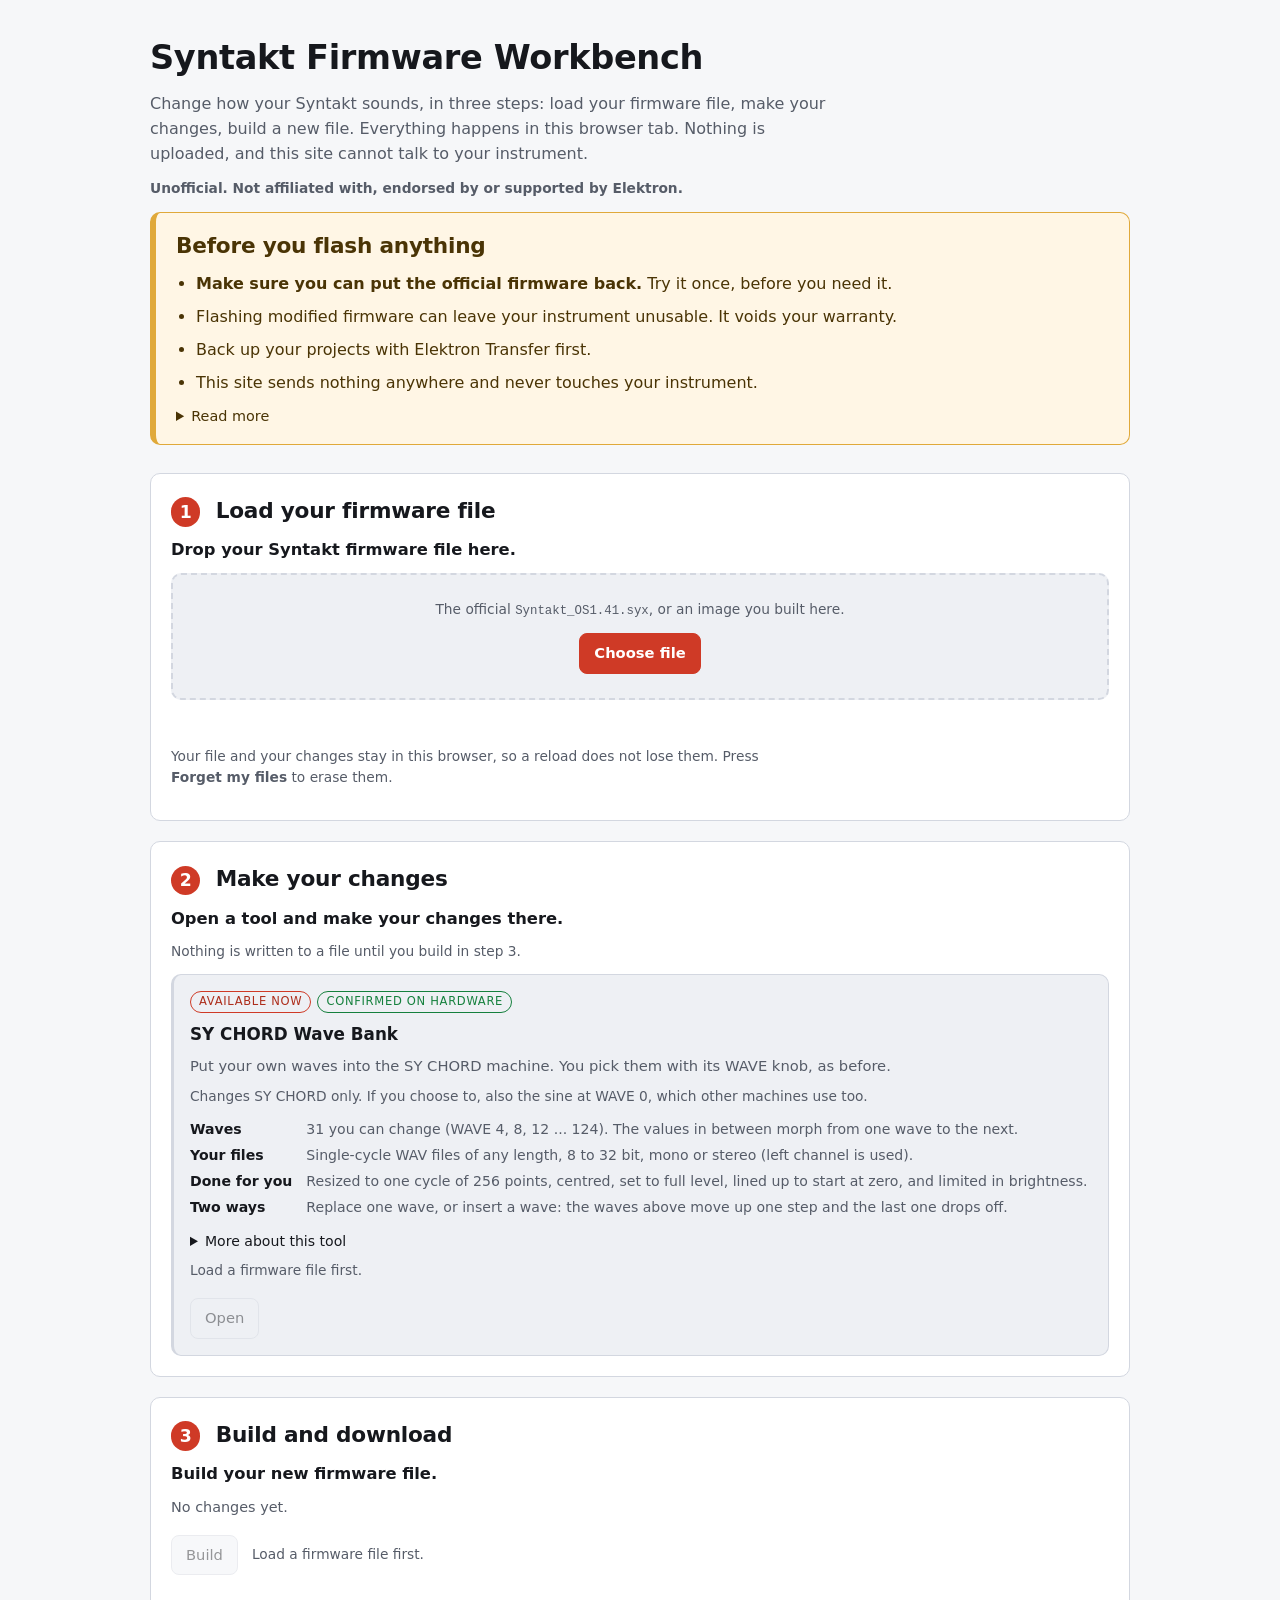
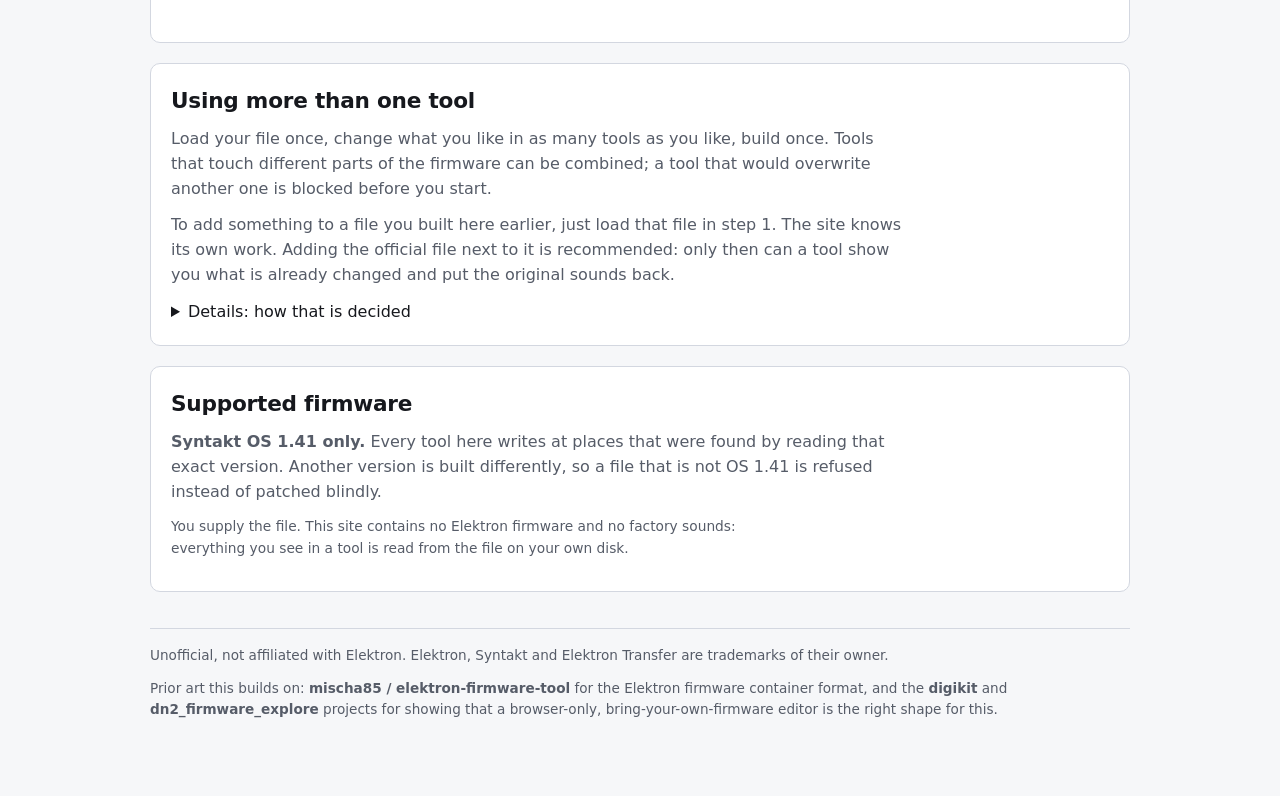
==== web/index.html @ 5e5ab64d "Syntakt Firmware Workbench: browser tool for SY CHORD waves on OS 1.41 A static, client-side site th" ====
<!DOCTYPE html>
<html lang="en">
<head>
<meta charset="utf-8">
<meta name="viewport" content="width=device-width, initial-scale=1">
<title>Syntakt Firmware Workbench</title>
<meta name="description" content="Open, unofficial tools that build modified Elektron Syntakt OS images in your browser, from your own firmware file. Load one file, queue changes, build once.">
<link rel="stylesheet" href="css/style.css">
</head>
<body>

<header class="page-head">
  <h1>Syntakt Firmware Workbench</h1>
  <p class="lede">
    Change how your Syntakt sounds, in three steps: load your firmware file, make your changes, build
    a new file. Everything happens in this browser tab. Nothing is uploaded, and this site cannot talk
    to your instrument.
  </p>
  <p class="lede small"><strong>Unofficial. Not affiliated with, endorsed by or supported by Elektron.</strong></p>
</header>

<section class="safety" aria-labelledby="safety-head">
  <h2 id="safety-head">Before you flash anything</h2>
  <ul>
    <li><strong>Make sure you can put the official firmware back.</strong> Try it once, before you need it.</li>
    <li>Flashing modified firmware can leave your instrument unusable. It voids your warranty.</li>
    <li>Back up your projects with Elektron Transfer first.</li>
    <li>This site sends nothing anywhere and never touches your instrument.</li>
  </ul>
  <details>
    <summary>Read more</summary>
    <p>
      The way back: hold <kbd>FUNC</kbd> while powering the Syntakt on to reach the Early Startup Menu,
      choose <em>OS UPGRADE</em>, and send the official <code>.syx</code> over a <strong>MIDI DIN cable
      with a real MIDI interface</strong> (USB does not do this). Confirm you own that cable and
      interface, and keep the official file on your disk, before you flash anything from this site.
    </p>
    <p>
      The authors used that recovery path themselves, over MIDI DIN, on OS 1.41, on one unit. That is
      not a guarantee for yours. Verify it on your own instrument first.
    </p>
    <p>
      There is no server here, no upload, no analytics and no external request of any kind. The site
      reads the file you choose and writes a new file to your download folder. Flashing is a separate
      step that you do yourself, with Elektron's own tools. You do all of this at your own risk.
    </p>
  </details>
</section>

<main>

<!-- ============================ the workbench ============================ -->
<div id="view-workbench">

  <!-- 1 ------------------------------------------------------------------->
  <section class="step" id="step-image" aria-labelledby="image-head">
    <h2 id="image-head" tabindex="-1"><span class="step-num">1</span> Load your firmware file</h2>
    <p class="lead-line" id="step1-lead">Drop your Syntakt firmware file here.</p>

    <p class="restore" id="restore-line" hidden></p>

    <div class="drop" id="image-drop">
      <p class="dim small">The official <code>Syntakt_OS1.41.syx</code>, or an image you built here.</p>
      <button type="button" class="btn btn-primary" id="image-pick">Choose file</button>
      <input type="file" id="image-input" accept=".syx,.SYX" multiple class="visually-hidden">
    </div>
    <p class="status" id="image-status" role="status" aria-live="polite"></p>

    <div id="image-card" hidden></div>
    <div id="image-problem"></div>

    <div class="advice" id="stock-advice" hidden>
      <p id="stock-advice-text"></p>
      <div class="drop drop-small" id="stock-drop">
        <p class="dim small">Drop <code>Syntakt_OS1.41.syx</code> here.</p>
        <button type="button" class="btn btn-small" id="stock-pick">Add the official file</button>
        <input type="file" id="stock-input" accept=".syx,.SYX" class="visually-hidden">
      </div>
      <p class="status" id="stock-status" role="status" aria-live="polite"></p>
      <div id="stock-card" hidden></div>
    </div>

    <p class="hint small" id="storage-line">
      Your file and your changes stay in this browser, so a reload does not lose them. Press
      <strong>Forget my files</strong> to erase them.
    </p>
  </section>

  <!-- 2 ------------------------------------------------------------------->
  <section class="step" id="step-tools" aria-labelledby="tools-head">
    <h2 id="tools-head"><span class="step-num">2</span> Make your changes</h2>
    <p class="lead-line">Open a tool and make your changes there.</p>
    <p class="hint small">Nothing is written to a file until you build in step 3.</p>
    <ul class="mod-grid" id="tool-list">
      <li class="empty">Loading the tools ...</li>
    </ul>
    <noscript>
      <p class="hint">
        This site needs JavaScript, because all the work happens in your browser. Switch it on and
        reload.
      </p>
    </noscript>
  </section>

  <!-- 3 ------------------------------------------------------------------->
  <section class="step" id="step-build" aria-labelledby="build-head">
    <h2 id="build-head"><span class="step-num">3</span> Build and download</h2>
    <p class="lead-line">Build your new firmware file.</p>

    <div id="queue"></div>

    <p class="build-row">
      <button type="button" class="btn btn-primary" id="build" disabled>Build</button>
      <span class="dim small" id="build-note">Load a firmware file first.</span>
    </p>
    <p class="status" id="build-status" role="status" aria-live="polite"></p>

    <details class="checks" id="check-details" hidden>
      <summary id="check-summary">Details: what was checked</summary>
      <ul class="checklist" id="checklist"></ul>
    </details>

    <div class="download-row" id="download-row" hidden>
      <p class="warn-line">
        <strong>Can you put the official firmware back over MIDI DIN?</strong>
        If you are not sure, do not flash this file.
      </p>
      <a class="btn btn-primary" id="download" download>Download your firmware file</a>
    </div>

    <div class="after" id="after" hidden>
      <h3>What this file contains</h3>
      <p id="contains"></p>
      <h3>How to flash it</h3>
      <ol class="steps-list">
        <li>Back up your projects with Elektron Transfer.</li>
        <li>Connect the Syntakt to your computer with a USB cable.</li>
        <li>Open Elektron Transfer.</li>
        <li>Drag the file you downloaded onto the Transfer window.</li>
        <li>Wait. The Syntakt restarts by itself. Do not switch it off before that.</li>
        <li>If it does not start: hold <kbd>FUNC</kbd> while powering on, choose <em>OS UPGRADE</em>,
            and send the official file over MIDI DIN.</li>
      </ol>
      <h3>What changes in your sounds</h3>
      <p>
        Sounds that use a WAVE value you changed will sound different, including in old projects.
        Values next to it change a little too, because WAVE morphs between neighbours. Your projects
        themselves are untouched: flashing the official file back restores the original sound exactly.
      </p>
    </div>
  </section>

  <!-- reference sections --------------------------------------------------->
  <section class="step" aria-labelledby="combine-head">
    <h2 id="combine-head">Using more than one tool</h2>
    <p class="hint">
      Load your file once, change what you like in as many tools as you like, build once. Tools that
      touch different parts of the firmware can be combined; a tool that would overwrite another one is
      blocked before you start.
    </p>
    <p class="hint">
      To add something to a file you built here earlier, just load that file in step 1. The site knows
      its own work. Adding the official file next to it is recommended: only then can a tool show you
      what is already changed and put the original sounds back.
    </p>
    <details>
      <summary>Details: how that is decided</summary>
      <p class="hint">
        Every tool declares, up front, the exact byte ranges it may write. Two tools can be combined
        when those ranges do not touch; when they overlap the site refuses instead of guessing. No tool
        changes the size of a firmware section, so every offset stays where it was. This is the weakest
        useful guarantee, deliberately: disjoint bytes mean the tools cannot corrupt each other, not
        that they make musical sense together. That part is your judgement.
      </p>
      <p class="hint">
        An image is recognised without the official file because the site stores SHA-256 fingerprints
        of the official firmware, never the firmware itself. Anything it cannot account for - another
        tool's work, a recompressed image, a damaged download - is refused, with the sections listed.
      </p>
    </details>
  </section>

  <section class="step" aria-labelledby="fw-head">
    <h2 id="fw-head">Supported firmware</h2>
    <p class="hint">
      <strong>Syntakt OS 1.41 only.</strong> Every tool here writes at places that were found by reading
      that exact version. Another version is built differently, so a file that is not OS 1.41 is refused
      instead of patched blindly.
    </p>
    <p class="hint small">
      You supply the file. This site contains no Elektron firmware and no factory sounds: everything you
      see in a tool is read from the file on your own disk.
    </p>
  </section>

</div>

<!-- ============================ one tool view ============================ -->
<div id="view-tool" hidden>
  <p class="crumb"><a href="#/" id="tool-back">Back to the workbench</a></p>
  <section class="step">
    <h2 id="tool-title" tabindex="-1">Tool</h2>
    <p class="hint small" id="tool-image"></p>
    <div id="tool-body"></div>
    <p class="build-row tool-done-row">
      <button type="button" class="btn" id="tool-done">Done</button>
      <span class="dim small">Your changes are saved as you make them. Build them in step 3.</span>
    </p>
  </section>
</div>

</main>

<footer class="page-foot">
  <p>
    Unofficial, not affiliated with Elektron. Elektron, Syntakt and Elektron Transfer are
    trademarks of their owner.
  </p>
  <p>
    Prior art this builds on: <strong>mischa85 / elektron-firmware-tool</strong> for the Elektron
    firmware container format, and the <strong>digikit</strong> and
    <strong>dn2_firmware_explore</strong> projects for showing that a browser-only,
    bring-your-own-firmware editor is the right shape for this.
  </p>
</footer>

<script type="module" src="js/app.js"></script>
</body>
</html>
---- web/css/style.css ----
/* `hidden` must win over any display rule below (flex/grid boxes stayed visible as empty frames). */
[hidden] { display: none !important; }

/* Syntakt Firmware Workbench - plain CSS for every page. No build step, no external fonts.
   Dark first, with a light scheme through prefers-color-scheme.
   Accent: Syntakt red. Frames moved by an insert: amber. */

:root {
  color-scheme: dark light;

  --bg: #121314;
  --panel: #1b1d1f;
  --well: #15171a;
  --line: #2c2f33;
  --ink: #e9eaec;
  --ink-dim: #8d939b;

  --accent: #e5432d;          /* borders, strokes, focus rings */
  --accent-text: #ff7a63;     /* accent as text, contrast >= 7:1 on --bg */
  --accent-strong: #cf3a26;   /* filled buttons, white label */
  --accent-soft: rgba(229, 67, 45, 0.16);

  --moved: #d9a03a;
  --moved-text: #e8b95c;      /* amber as text, contrast >= 7:1 on --bg */
  --moved-soft: rgba(217, 160, 58, 0.14);

  --ok: #56d98a;
  --bad: #ff8a80;
  --warn-bg: #2a2109;
  --warn-line: #a87c1b;
  --warn-ink: #f5e2b6;

  --axis: #3a4048;
  --radius: 10px;
  --mono: ui-monospace, SFMono-Regular, "SF Mono", Menlo, Consolas, "Liberation Mono", monospace;
}
@media (prefers-color-scheme: light) {
  :root {
    --bg: #f6f7f9;
    --panel: #ffffff;
    --well: #eef0f4;
    --line: #d3d7e0;
    --ink: #16181d;
    --ink-dim: #565c68;

    --accent: #cf3a26;
    --accent-text: #ad2d1b;
    --accent-strong: #cf3a26;
    --accent-soft: rgba(207, 58, 38, 0.10);

    --moved: #b07d18;
    --moved-text: #74520c;
    --moved-soft: rgba(176, 125, 24, 0.12);

    --ok: #15803d;
    --bad: #b91c1c;
    --warn-bg: #fff6e5;
    --warn-line: #e0a93a;
    --warn-ink: #4a3405;

    --axis: #b9bfcc;
  }
}

* { box-sizing: border-box; }

body {
  margin: 0;
  padding: 0 16px 64px;
  background: var(--bg);
  color: var(--ink);
  font: 16px/1.55 system-ui, -apple-system, "Segoe UI", Roboto, "Helvetica Neue", Arial, sans-serif;
  overflow-x: hidden;
}

.page-head, .safety, main, .page-foot { max-width: 980px; margin: 0 auto; }

h1 { font-size: clamp(1.5rem, 4.5vw, 2.1rem); margin: 32px 0 8px; letter-spacing: -0.01em; }
h2 { font-size: clamp(1.1rem, 3vw, 1.35rem); margin: 0 0 10px; letter-spacing: -0.01em; }
h3 { font-size: 1rem; margin: 20px 0 6px; }
p { margin: 0 0 12px; }
code, kbd { font-family: var(--mono); font-size: 0.9em; }
kbd {
  border: 1px solid var(--line); border-bottom-width: 2px; border-radius: 4px;
  padding: 0 5px; background: var(--well);
}
.lede { color: var(--ink-dim); max-width: 68ch; }
.hint { color: var(--ink-dim); max-width: 72ch; }
.small { font-size: 0.86rem; }
.dim { color: var(--ink-dim); }

a { color: var(--accent-text); }
a:hover { color: var(--accent-text); }

:where(a, button, input, summary, [tabindex]):focus-visible {
  outline: 3px solid var(--accent);
  outline-offset: 2px;
  border-radius: 4px;
}

.visually-hidden {
  position: absolute; width: 1px; height: 1px; padding: 0; margin: -1px;
  overflow: hidden; clip: rect(0 0 0 0); white-space: nowrap; border: 0;
}

.crumb { max-width: 980px; margin: 0 auto; padding-top: 18px; font-size: 0.86rem; }

/* ---- safety box ---------------------------------------------------------- */

.safety {
  background: var(--warn-bg);
  color: var(--warn-ink);
  border: 1px solid var(--warn-line);
  border-left-width: 6px;
  border-radius: var(--radius);
  padding: 16px 20px;
  margin-bottom: 28px;
}
.safety h2 { margin-bottom: 10px; }
.safety ul { margin: 0; padding-left: 20px; }
.safety li { margin-bottom: 8px; }
.safety li:last-child { margin-bottom: 0; }
.safety code, .safety kbd { background: rgba(127, 127, 127, 0.18); }

/* ---- sections and steps -------------------------------------------------- */

.step, .panel {
  background: var(--panel);
  border: 1px solid var(--line);
  border-radius: var(--radius);
  padding: 20px;
  margin-bottom: 20px;
}
.step.is-locked { opacity: 0.45; }
.step.is-locked::after {
  content: "Complete the previous step to unlock this one.";
  display: block; margin-top: 12px; font-size: 0.86rem; color: var(--ink-dim);
}
.step-num {
  display: inline-grid; place-items: center;
  width: 1.7em; height: 1.7em; margin-right: 8px;
  border-radius: 50%; background: var(--accent-strong); color: #fff;
  font-size: 0.8em; font-weight: 700;
}

/* ---- buttons and drop zone ----------------------------------------------- */

.btn {
  display: inline-block;
  font: inherit; font-size: 0.92rem;
  padding: 8px 14px;
  border: 1px solid var(--line);
  border-radius: 8px;
  background: var(--well);
  color: var(--ink);
  cursor: pointer;
  text-decoration: none;
}
.btn:hover:not(:disabled) { border-color: var(--accent); }
.btn:disabled { cursor: not-allowed; opacity: 0.45; }
.btn-primary { background: var(--accent-strong); color: #fff; border-color: var(--accent-strong); font-weight: 600; }
.btn-small { padding: 4px 10px; font-size: 0.82rem; }

input[type="radio"], input[type="checkbox"], input[type="range"] { accent-color: var(--accent); }

.drop {
  border: 2px dashed var(--line);
  border-radius: var(--radius);
  background: var(--well);
  padding: 24px 16px;
  text-align: center;
}
.drop.is-over { border-color: var(--accent); background: var(--accent-soft); }
.drop p { color: var(--ink-dim); }

.status { min-height: 1.5em; font-size: 0.92rem; margin-top: 12px; }
.status.ok { color: var(--ok); font-weight: 600; }
.status.bad { color: var(--bad); font-weight: 600; }
.status .hash { font-family: var(--mono); font-size: 0.8rem; word-break: break-all; display: block; font-weight: 400; color: var(--ink-dim); }

/* ---- hub ----------------------------------------------------------------- */

.mod-grid {
  display: grid;
  grid-template-columns: repeat(auto-fill, minmax(min(100%, 440px), 1fr));
  gap: 16px;
  margin: 4px 0 0;
  padding: 0;
  list-style: none;
}
.mod-card {
  background: var(--well);
  border: 1px solid var(--line);
  border-left: 3px solid var(--accent);
  border-radius: var(--radius);
  padding: 16px;
  display: flex;
  flex-direction: column;
  gap: 8px;
}
.mod-card.is-research { border-left-color: var(--line); }
.mod-card h3 { margin: 0; font-size: 1.05rem; }
.mod-card p { margin: 0; color: var(--ink-dim); font-size: 0.92rem; }
.mod-card .touches { font-size: 0.86rem; }
.mod-card .go { margin-top: auto; padding-top: 8px; }
.tag {
  display: inline-block; font-size: 0.72rem; letter-spacing: 0.06em; text-transform: uppercase;
  border: 1px solid var(--line); border-radius: 999px; padding: 1px 8px; color: var(--ink-dim);
}
.tag.is-available { color: var(--accent-text); border-color: var(--accent); }

/* ---- the frame strip ----------------------------------------------------- */

.strip {
  display: grid;
  grid-template-columns: repeat(32, 1fr);
  gap: 2px;
  margin-top: 4px;
}
.cell {
  display: block;
  line-height: 0;
  height: 48px;
  background: var(--well);
  border: 1px solid transparent;
  border-radius: 3px;
  padding: 2px;
  position: relative;
  cursor: pointer;
  font: inherit;
  color: inherit;
}
.cell:hover:not(:disabled) { border-color: var(--ink-dim); }
.cell.is-custom { background: var(--accent-soft); }
.cell.is-moved { background: var(--moved-soft); }
.cell.is-locked { opacity: 0.45; }
.cell.is-selected { border-color: var(--ink); }
.cell.is-selected::after {
  content: ""; position: absolute; left: 50%; bottom: -8px; transform: translateX(-50%);
  border: 5px solid transparent; border-bottom-color: var(--ink);
}
.cell.is-over { border-color: var(--accent); box-shadow: 0 0 0 2px var(--accent) inset; }

svg.wave { display: block; width: 100%; height: 100%; }
svg.wave path { fill: none; vector-effect: non-scaling-stroke; }
svg.wave path.trace { stroke: var(--ink-dim); stroke-width: 1.5; }
svg.wave path.axis { stroke: var(--axis); stroke-width: 1; }
.is-custom svg.wave path.trace { stroke: var(--accent); }
.is-moved svg.wave path.trace { stroke: var(--moved); }

.axis-row { display: flex; justify-content: space-between; color: var(--ink-dim); font-size: 0.7rem; margin-top: 6px; }
.legend { display: flex; gap: 16px; color: var(--ink-dim); font-size: 0.78rem; margin-top: 8px; flex-wrap: wrap; }
.legend i { display: inline-block; width: 10px; height: 10px; border-radius: 2px; margin-right: 5px; vertical-align: -1px; }

/* ---- settings ------------------------------------------------------------ */

details.settings {
  margin-top: 16px; border: 1px solid var(--line); border-radius: 8px; padding: 10px 14px;
  background: var(--well);
}
details.settings summary { cursor: pointer; color: var(--ink-dim); font-size: 0.92rem; }
details.settings[open] summary { margin-bottom: 12px; }
.setgrid { display: grid; grid-template-columns: 1fr 1fr; gap: 18px; font-size: 0.92rem; }
.setgrid small { color: var(--ink-dim); display: block; margin-top: 4px; line-height: 1.45; }
.setgrid input[type="range"] { width: 100%; }
.setgrid label { display: block; }
.setgrid .buttons { display: flex; gap: 8px; flex-wrap: wrap; margin-top: 12px; }

/* ---- editor -------------------------------------------------------------- */

.editor {
  display: grid;
  grid-template-columns: 1fr 280px;
  gap: 18px;
  margin-top: 18px;
  align-items: stretch;
}
.big {
  height: 190px; background: var(--well); border: 1px solid var(--line);
  border-radius: 8px; padding: 10px;
}
.big.is-over { border-color: var(--accent); box-shadow: 0 0 0 2px var(--accent) inset; }
.side h3 { margin: 0; font-size: 1.15rem; }
.side h3 small { color: var(--ink-dim); font-weight: 400; margin-left: 8px; font-size: 0.85rem; }
.side .state { margin: 4px 0 12px; font-size: 0.9rem; color: var(--ink-dim); }
.side .state.is-custom { color: var(--accent-text); }
.side .state.is-moved { color: var(--moved-text); }
.modes { display: flex; gap: 14px; flex-wrap: wrap; font-size: 0.9rem; }
.modes label { display: inline-flex; gap: 5px; align-items: center; cursor: pointer; }
.consequence { color: var(--ink-dim); font-size: 0.82rem; margin-top: 8px; min-height: 3.4em; }
.limiter { margin-top: 14px; font-size: 0.9rem; }
.limiter input[type="range"] { width: 100%; }
.limiter small { color: var(--ink-dim); display: block; line-height: 1.45; }
.nav { display: flex; gap: 6px; margin-top: 12px; }

/* ---- your changes -------------------------------------------------------- */

.changes { margin-top: 18px; border-top: 1px solid var(--line); padding-top: 14px; }
.changes h3 { margin: 0 0 8px; font-size: 0.95rem; }
.chg {
  display: grid; grid-template-columns: 24px 1fr auto; gap: 10px; align-items: center;
  padding: 8px 10px; background: var(--well); border-left: 3px solid var(--accent);
  border-radius: 6px; margin-top: 6px; font-size: 0.9rem;
}
.chg.is-base { border-left-color: var(--moved); }
.chg .n { color: var(--ink-dim); }
.chg small { color: var(--ink-dim); }
.chg .buttons { display: flex; gap: 6px; }
.empty { color: var(--ink-dim); font-size: 0.9rem; }

.ask {
  margin-top: 10px; padding: 12px; border: 1px solid var(--accent); border-radius: 8px;
  background: var(--accent-soft); font-size: 0.9rem;
}
.ask .buttons { display: flex; gap: 8px; margin-top: 10px; flex-wrap: wrap; }

/* ---- firmware step ------------------------------------------------------- */

.fw-files { list-style: none; padding: 0; margin: 12px 0 0; }
.fw-files li {
  display: flex; gap: 10px; align-items: baseline; flex-wrap: wrap;
  padding: 8px 10px; background: var(--well); border: 1px solid var(--line);
  border-radius: 8px; margin-top: 8px; font-size: 0.9rem;
}
.fw-files .name { font-family: var(--mono); font-size: 0.82rem; word-break: break-all; }
.fw-files .mods { color: var(--ink-dim); font-size: 0.85rem; flex-basis: 100%; margin: 0; }
.fw-problem {
  border-left: 3px solid var(--bad); background: var(--well); border-radius: 6px;
  padding: 10px 12px; margin-top: 10px; font-size: 0.9rem;
}
.fw-problem details { margin-top: 6px; }
.fw-problem summary { cursor: pointer; color: var(--ink-dim); font-size: 0.85rem; }
.fw-problem ul { margin: 6px 0 0; padding-left: 20px; color: var(--ink-dim); font-size: 0.82rem; font-family: var(--mono); }

/* ---- checklist ----------------------------------------------------------- */

.checklist { list-style: none; padding: 0; margin: 16px 0 0; }
.checklist li {
  display: grid; grid-template-columns: 1.4em 1fr; gap: 8px;
  padding: 6px 0; border-bottom: 1px solid var(--line); font-size: 0.92rem;
}
.checklist li:last-child { border-bottom: 0; }
.checklist .mark { font-weight: 700; text-align: center; }
.checklist li.ok .mark { color: var(--ok); }
.checklist li.bad .mark { color: var(--bad); }
.checklist .detail { display: block; color: var(--ink-dim); font-size: 0.82rem; font-family: var(--mono); word-break: break-all; }

.build-row { display: flex; align-items: center; gap: 14px; flex-wrap: wrap; margin-top: 16px; }
.download-row { margin-top: 16px; }
.after { border-top: 1px solid var(--line); margin-top: 20px; padding-top: 4px; }
.after p { color: var(--ink-dim); max-width: 72ch; }

/* ---- footer -------------------------------------------------------------- */

.page-foot {
  margin-top: 36px; padding-top: 16px;
  border-top: 1px solid var(--line);
  color: var(--ink-dim); font-size: 0.85rem;
}

/* ---- narrow screens ------------------------------------------------------ */

@media (max-width: 720px) {
  .editor { grid-template-columns: 1fr; }
  .setgrid { grid-template-columns: 1fr; }
  .cell { height: 38px; }
  .big { height: 150px; }
}
@media (max-width: 480px) {
  body { padding: 0 12px 48px; }
  .step, .panel { padding: 14px; }
  .cell { height: 32px; }
  .strip { gap: 1px; }
}

/* ---- workbench: the loaded image ----------------------------------------- */

.restore {
  display: flex; gap: 12px; align-items: center; flex-wrap: wrap;
  background: var(--well); border: 1px solid var(--line);
  border-radius: 8px; padding: 10px 12px; font-size: 0.9rem; color: var(--dim);
}

.drop-small { padding: 14px 12px; margin-top: 10px; }
.drop-small p { margin-bottom: 8px; }

.fw-file {
  background: var(--well); border: 1px solid var(--line); border-left: 3px solid var(--accent);
  border-radius: 8px; padding: 12px 14px; margin-top: 12px;
}
.fw-file p { margin: 0 0 6px; }
.fw-file p:last-child { margin-bottom: 0; }
.fw-headline { font-size: 0.95rem; }
.fw-meta { display: flex; gap: 14px; flex-wrap: wrap; color: var(--ink-dim); font-size: 0.82rem; }
.fw-meta .name, .fw-meta .hash { font-family: var(--mono); word-break: break-all; }
.fw-file .buttons { display: flex; gap: 8px; flex-wrap: wrap; margin-top: 10px; }

#stock-extra > div > .hint { margin-top: 4px; }

/* ---- workbench: tool cards and the queue --------------------------------- */

.mod-card .card-state { color: var(--ink); font-size: 0.86rem; }
.mod-card.is-queued { border-left-color: var(--accent); }
.mod-card.is-queued .card-state { color: var(--accent-text); font-weight: 600; }
.mod-card.is-present .card-state { color: var(--moved-text); }
.mod-card.is-blocked { border-left-color: var(--bad); }
.mod-card.is-blocked .card-state { color: var(--bad); }
.mod-card.is-locked { border-left-color: var(--line); }
.mod-card.is-locked .card-state { color: var(--ink-dim); }
.mod-card .go { display: flex; gap: 8px; align-items: center; flex-wrap: wrap; }

.queue-group {
  background: var(--well); border: 1px solid var(--line); border-left: 3px solid var(--accent);
  border-radius: 8px; padding: 10px 12px; margin-top: 8px;
}
.queue-head { display: flex; gap: 12px; align-items: center; justify-content: space-between; flex-wrap: wrap; }
.queue-head h4 { margin: 0; font-size: 0.95rem; }
.queue-head .buttons { display: flex; gap: 6px; }
.queue-lines { margin: 8px 0 0; padding-left: 20px; color: var(--ink-dim); font-size: 0.88rem; }
.queue-lines li { margin-bottom: 2px; }

/* ---- workbench: one tool view -------------------------------------------- */

#view-tool .crumb { padding-top: 0; margin-bottom: 12px; }
#tool-title:focus-visible { outline: 3px solid var(--accent); outline-offset: 4px; }
#image-head:focus-visible, #build-head:focus-visible { outline: 3px solid var(--accent); outline-offset: 4px; }
.tool-done-row { margin-top: 18px; border-top: 1px solid var(--line); padding-top: 16px; }
.tool-note {
  border: 1px solid var(--warn-line); background: var(--warn-bg); color: var(--warn-ink);
  border-radius: 8px; padding: 10px 12px; margin-bottom: 14px; font-size: 0.9rem;
}
.tool-note p { margin: 0; }

/* ---- workbench: the "add the official file too" recommendation ------------ */

.advice {
  margin-top: 14px; padding: 12px 14px;
  border: 1px solid var(--line); border-left: 3px solid var(--ink-dim);
  border-radius: 8px; background: var(--well);
}
.advice > p:first-child { margin: 0; color: var(--ink); font-size: 0.92rem; }
.advice.is-have { border-left-color: var(--ok); }
.advice.is-have > p:first-child { color: var(--ink-dim); }
.advice .drop-small { margin-top: 10px; }
.advice .status { margin-top: 8px; }

/* ---- plain-language layer: one instruction per step ---------------------- */

.lead-line {
  font-size: 1.02rem; font-weight: 600; color: var(--ink); margin: 0 0 10px;
}
.safety details { margin-top: 10px; }
.safety summary { cursor: pointer; font-size: 0.9rem; }
.safety details p { margin-top: 8px; }

.steps-list { margin: 8px 0 16px; padding-left: 22px; color: var(--ink); }
.steps-list li { margin-bottom: 6px; }

.checks { margin-top: 12px; border: 1px solid var(--line); border-radius: 8px; padding: 8px 12px; background: var(--well); }
.checks > summary { cursor: pointer; color: var(--ink-dim); font-size: 0.9rem; }
.checks[open] > summary { margin-bottom: 4px; }

.warn-line {
  border: 1px solid var(--warn-line); background: var(--warn-bg); color: var(--warn-ink);
  border-radius: 8px; padding: 10px 12px; margin: 16px 0 12px; font-size: 0.92rem; max-width: 60ch;
}
.download-row { margin-top: 16px; }

.fw-file details { margin-top: 8px; }
.fw-file summary { cursor: pointer; color: var(--ink-dim); font-size: 0.82rem; }
.fw-file details ul { margin: 6px 0 0; padding-left: 20px; color: var(--ink-dim); font-size: 0.8rem; }
.fw-meta { color: var(--ink-dim); font-size: 0.85rem; word-break: break-all; }
.limiter details { margin-top: 4px; }
.limiter summary { cursor: pointer; color: var(--ink-dim); font-size: 0.8rem; }

/* ---- tool cards: facts + "More about this tool" ----------------------------------------- */
.mod-card .tags { display: flex; gap: 6px; flex-wrap: wrap; }
.tag.is-proven { color: var(--ok, #58c27d); border-color: currentColor; }
.facts { display: grid; grid-template-columns: max-content 1fr; gap: 4px 14px; margin: 4px 0 0; font-size: 0.88rem; }
.facts dt { color: var(--ink); font-weight: 600; }
.facts dd { margin: 0; color: var(--ink-dim); }
.about-more { margin-top: 4px; font-size: 0.88rem; }
.about-more summary { cursor: pointer; color: var(--ink); }
.about-more h4 { margin: 12px 0 2px; font-size: 0.9rem; color: var(--ink); }
.about-more p { margin: 0; }
@media (max-width: 560px) { .facts { grid-template-columns: 1fr; } .facts dd { margin-bottom: 6px; } }
/* a single tool gets the whole row instead of leaving half of it empty */
.mod-grid > .mod-card:only-child { grid-column: 1 / -1; }
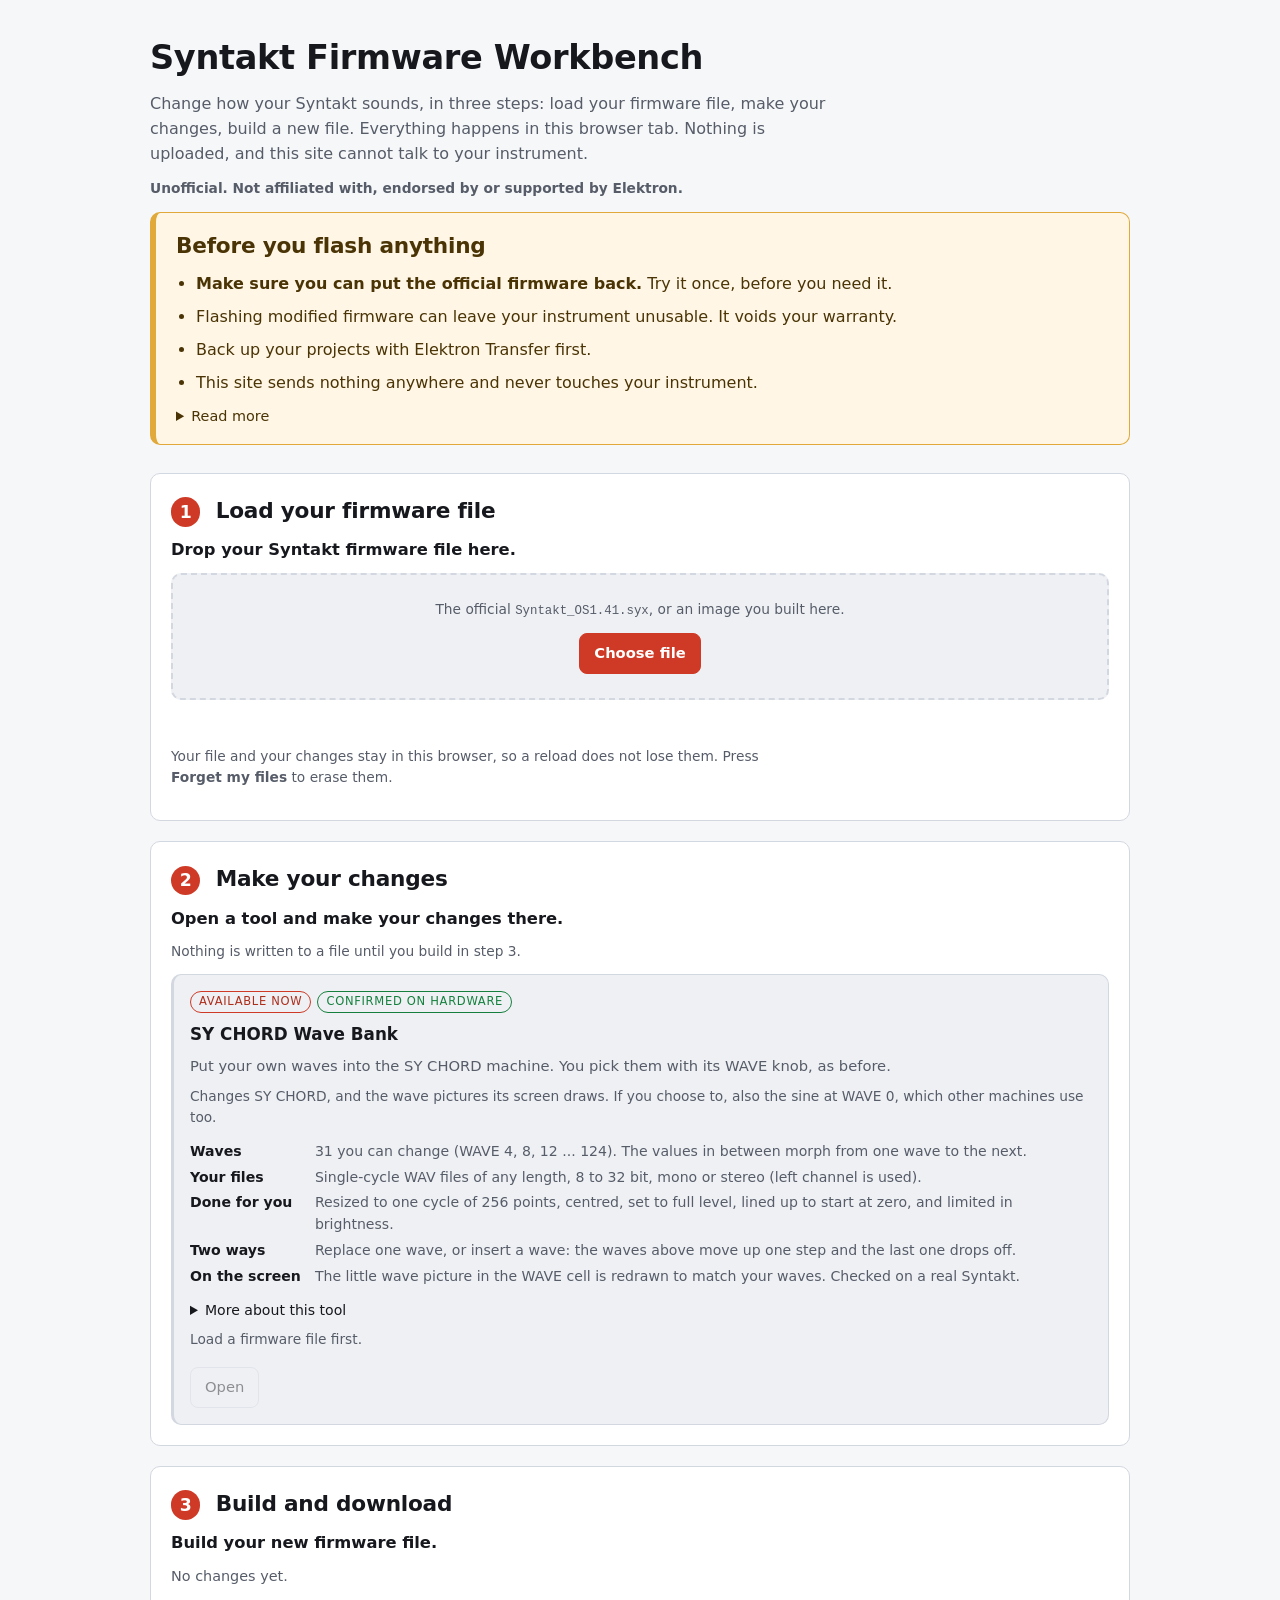
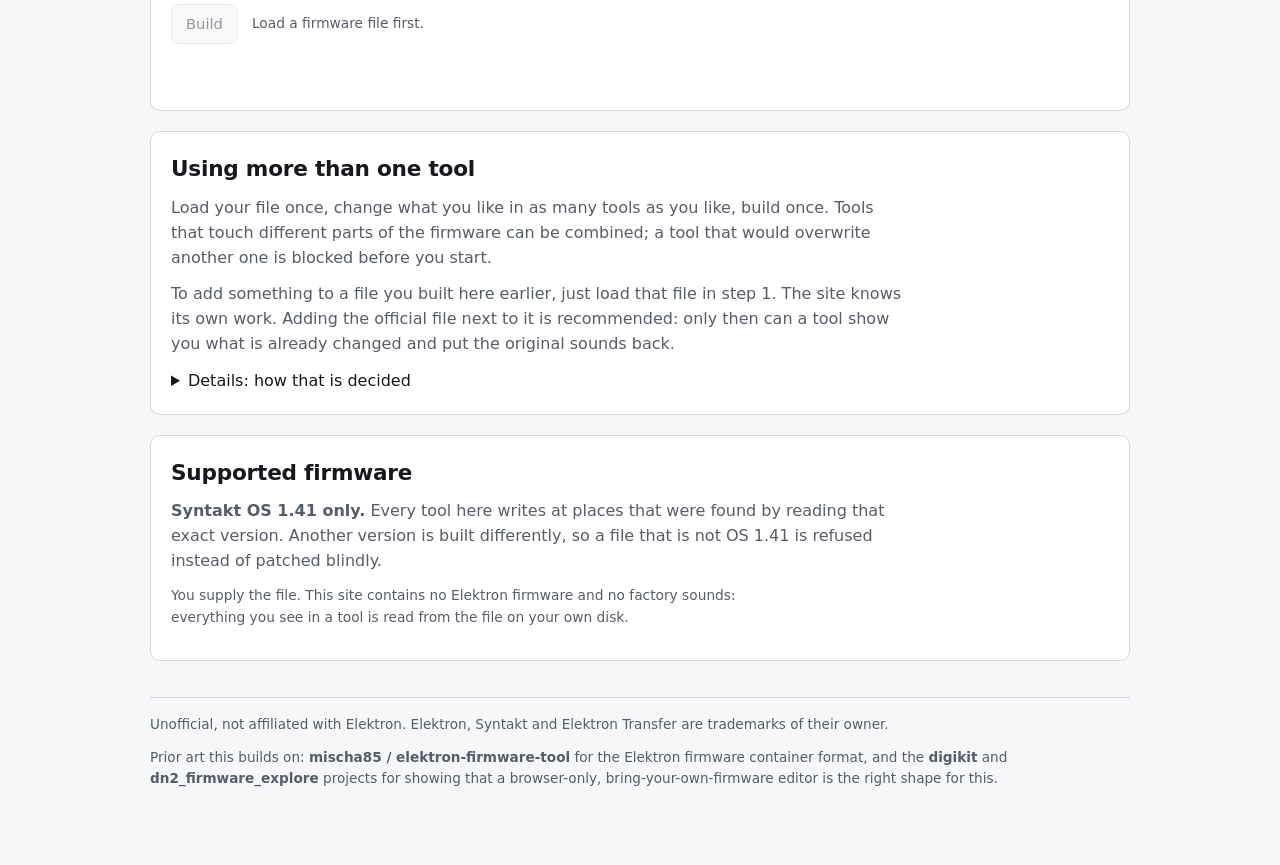
==== commit 4e163337: "Draw the user's waves on the Syntakt screen; codec and container rebuild in JS - js/aplib.js: aPLib " ====
--- a/web/index.html
+++ b/web/index.html
@@ -114,6 +114,7 @@
       <span class="dim small" id="build-note">Load a firmware file first.</span>
     </p>
     <p class="status" id="build-status" role="status" aria-live="polite"></p>
+    <progress class="build-progress" id="build-progress" max="100" value="0" aria-label="Build progress" hidden></progress>
 
     <details class="checks" id="check-details" hidden>
       <summary id="check-summary">Details: what was checked</summary>
@@ -147,6 +148,10 @@
         Values next to it change a little too, because WAVE morphs between neighbours. Your projects
         themselves are untouched: flashing the official file back restores the original sound exactly.
       </p>
+      <p class="hint small">
+        If you left "Draw my waves on the Syntakt screen too" switched on, the picture in the WAVE
+        cell shows your shapes as well. Checked on a real Syntakt on 22 September 2026.
+      </p>
     </div>
   </section>
 
@@ -168,14 +173,21 @@
       <p class="hint">
         Every tool declares, up front, the exact byte ranges it may write. Two tools can be combined
         when those ranges do not touch; when they overlap the site refuses instead of guessing. No tool
-        changes the size of a firmware section, so every offset stays where it was. This is the weakest
-        useful guarantee, deliberately: disjoint bytes mean the tools cannot corrupt each other, not
-        that they make musical sense together. That part is your judgement.
+        changes the length of what a section holds, so every offset inside it stays where it was. This
+        is the weakest useful guarantee, deliberately: disjoint bytes mean the tools cannot corrupt
+        each other, not that they make musical sense together. That part is your judgement.
+      </p>
+      <p class="hint">
+        Some parts of the firmware are stored packed. A tool that changes one of those is allowed to,
+        and the site packs it again when you build: that part of the build takes about twenty seconds
+        and the file comes out a little smaller or larger than the one you loaded. The page shows both
+        sizes before you download.
       </p>
       <p class="hint">
         An image is recognised without the official file because the site stores SHA-256 fingerprints
         of the official firmware, never the firmware itself. Anything it cannot account for - another
-        tool's work, a recompressed image, a damaged download - is refused, with the sections listed.
+        tool's work, a file some other program rewrote, a damaged download - is refused, with the
+        sections listed.
       </p>
     </details>
   </section>
--- a/web/css/style.css
+++ b/web/css/style.css
@@ -176,6 +176,7 @@
 .status { min-height: 1.5em; font-size: 0.92rem; margin-top: 12px; }
 .status.ok { color: var(--ok); font-weight: 600; }
 .status.bad { color: var(--bad); font-weight: 600; }
+.build-progress { display: block; width: 100%; max-width: 420px; height: 10px; margin: 6px 0 12px; accent-color: var(--accent); }
 .status .hash { font-family: var(--mono); font-size: 0.8rem; word-break: break-all; display: block; font-weight: 400; color: var(--ink-dim); }
 
 /* ---- hub ----------------------------------------------------------------- */
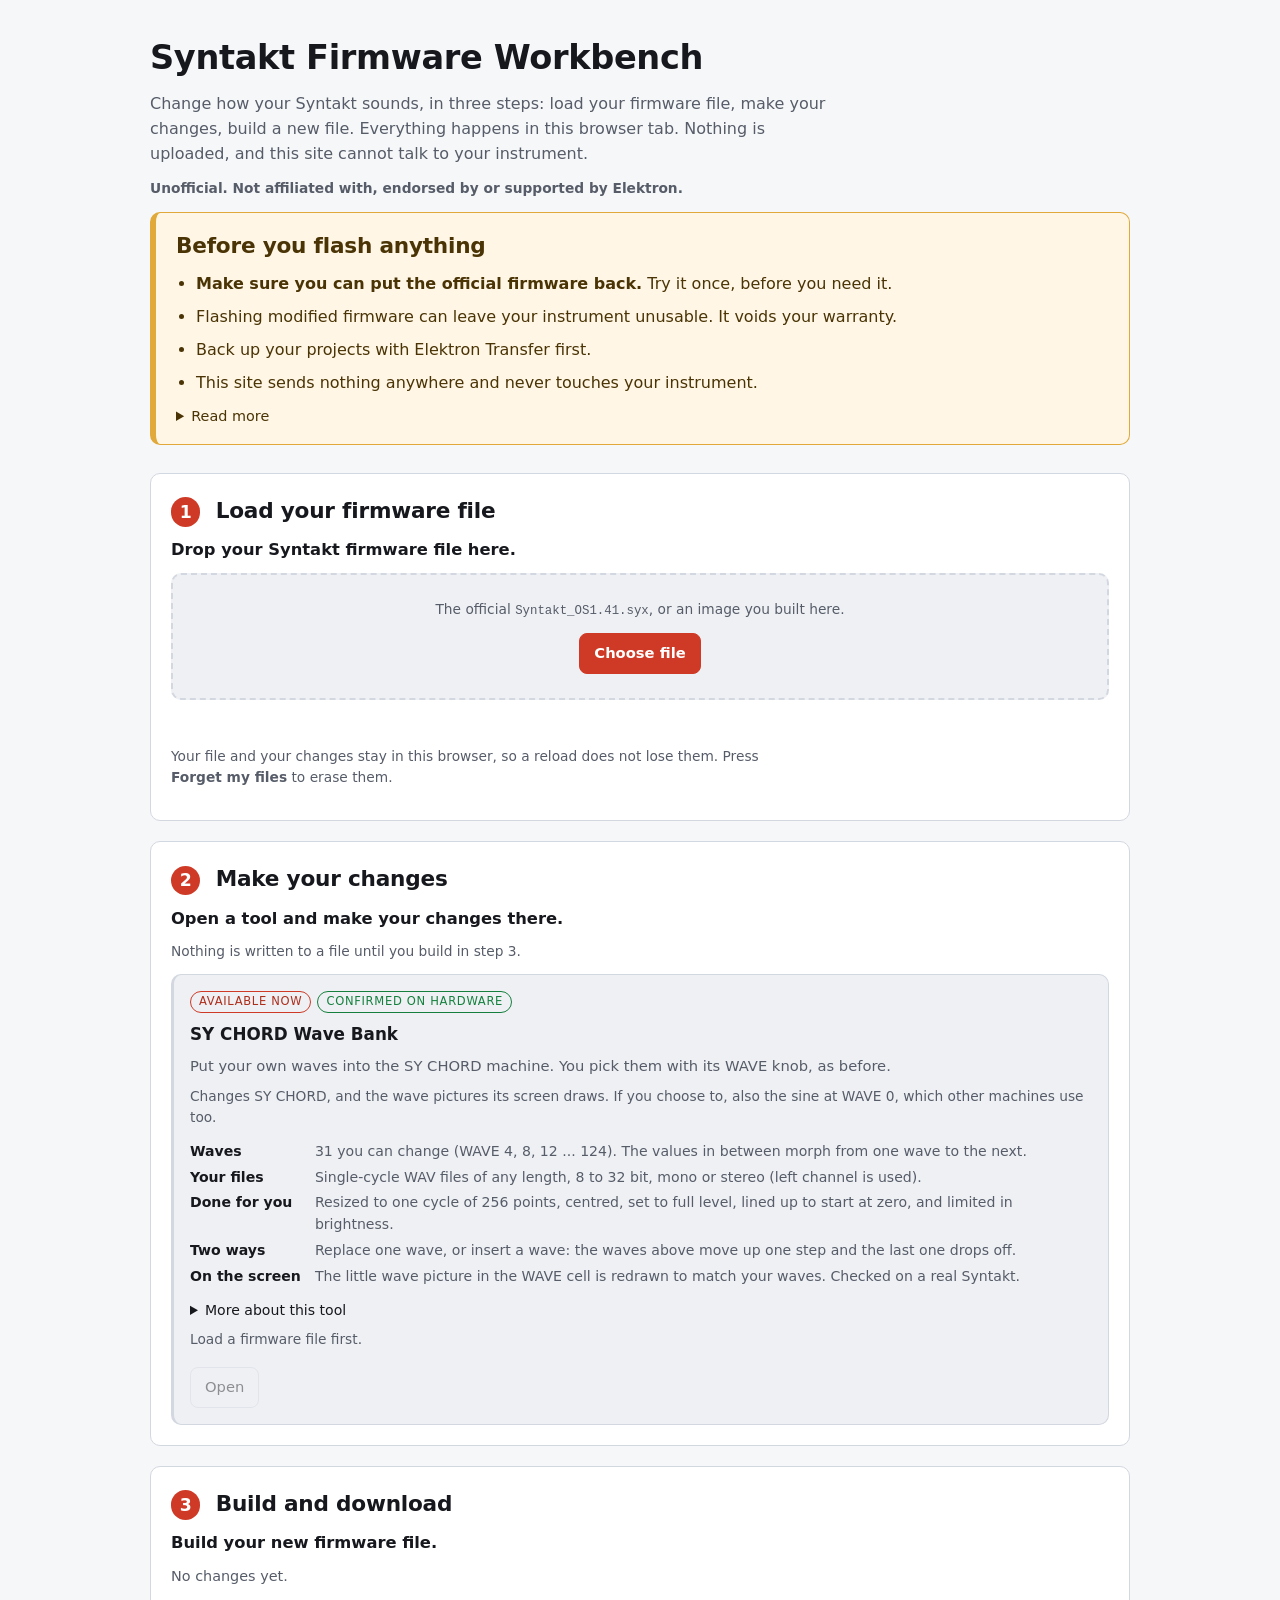
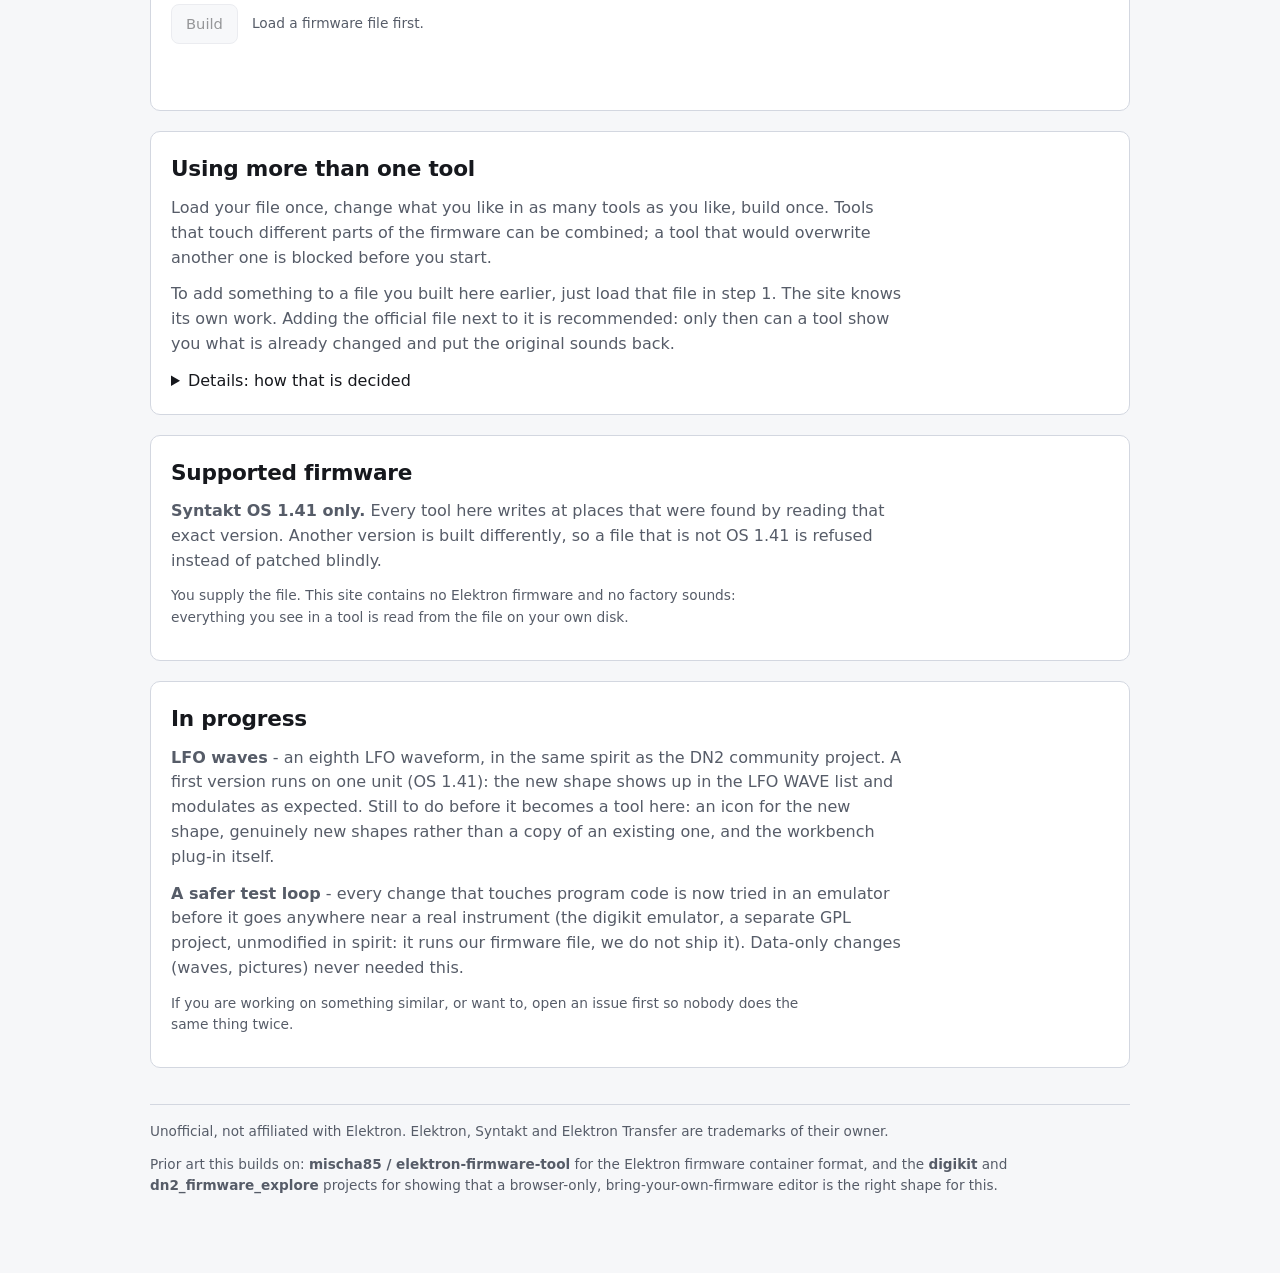
==== commit 73a68f7a: "Add an In progress section to the README and the site Tells other hobbyists what is already being wo" ====
--- a/web/index.html
+++ b/web/index.html
@@ -205,6 +205,27 @@
     </p>
   </section>
 
+  <section class="step" aria-labelledby="progress-head">
+    <h2 id="progress-head">In progress</h2>
+    <p class="hint">
+      <strong>LFO waves</strong> - an eighth LFO waveform, in the same spirit as the DN2 community
+      project. A first version runs on one unit (OS 1.41): the new shape shows up in the LFO WAVE
+      list and modulates as expected. Still to do before it becomes a tool here: an icon for the new
+      shape, genuinely new shapes rather than a copy of an existing one, and the workbench plug-in
+      itself.
+    </p>
+    <p class="hint">
+      <strong>A safer test loop</strong> - every change that touches program code is now tried in an
+      emulator before it goes anywhere near a real instrument (the digikit emulator, a separate GPL
+      project, unmodified in spirit: it runs our firmware file, we do not ship it). Data-only changes
+      (waves, pictures) never needed this.
+    </p>
+    <p class="hint small">
+      If you are working on something similar, or want to, open an issue first so nobody does the
+      same thing twice.
+    </p>
+  </section>
+
 </div>
 
 <!-- ============================ one tool view ============================ -->
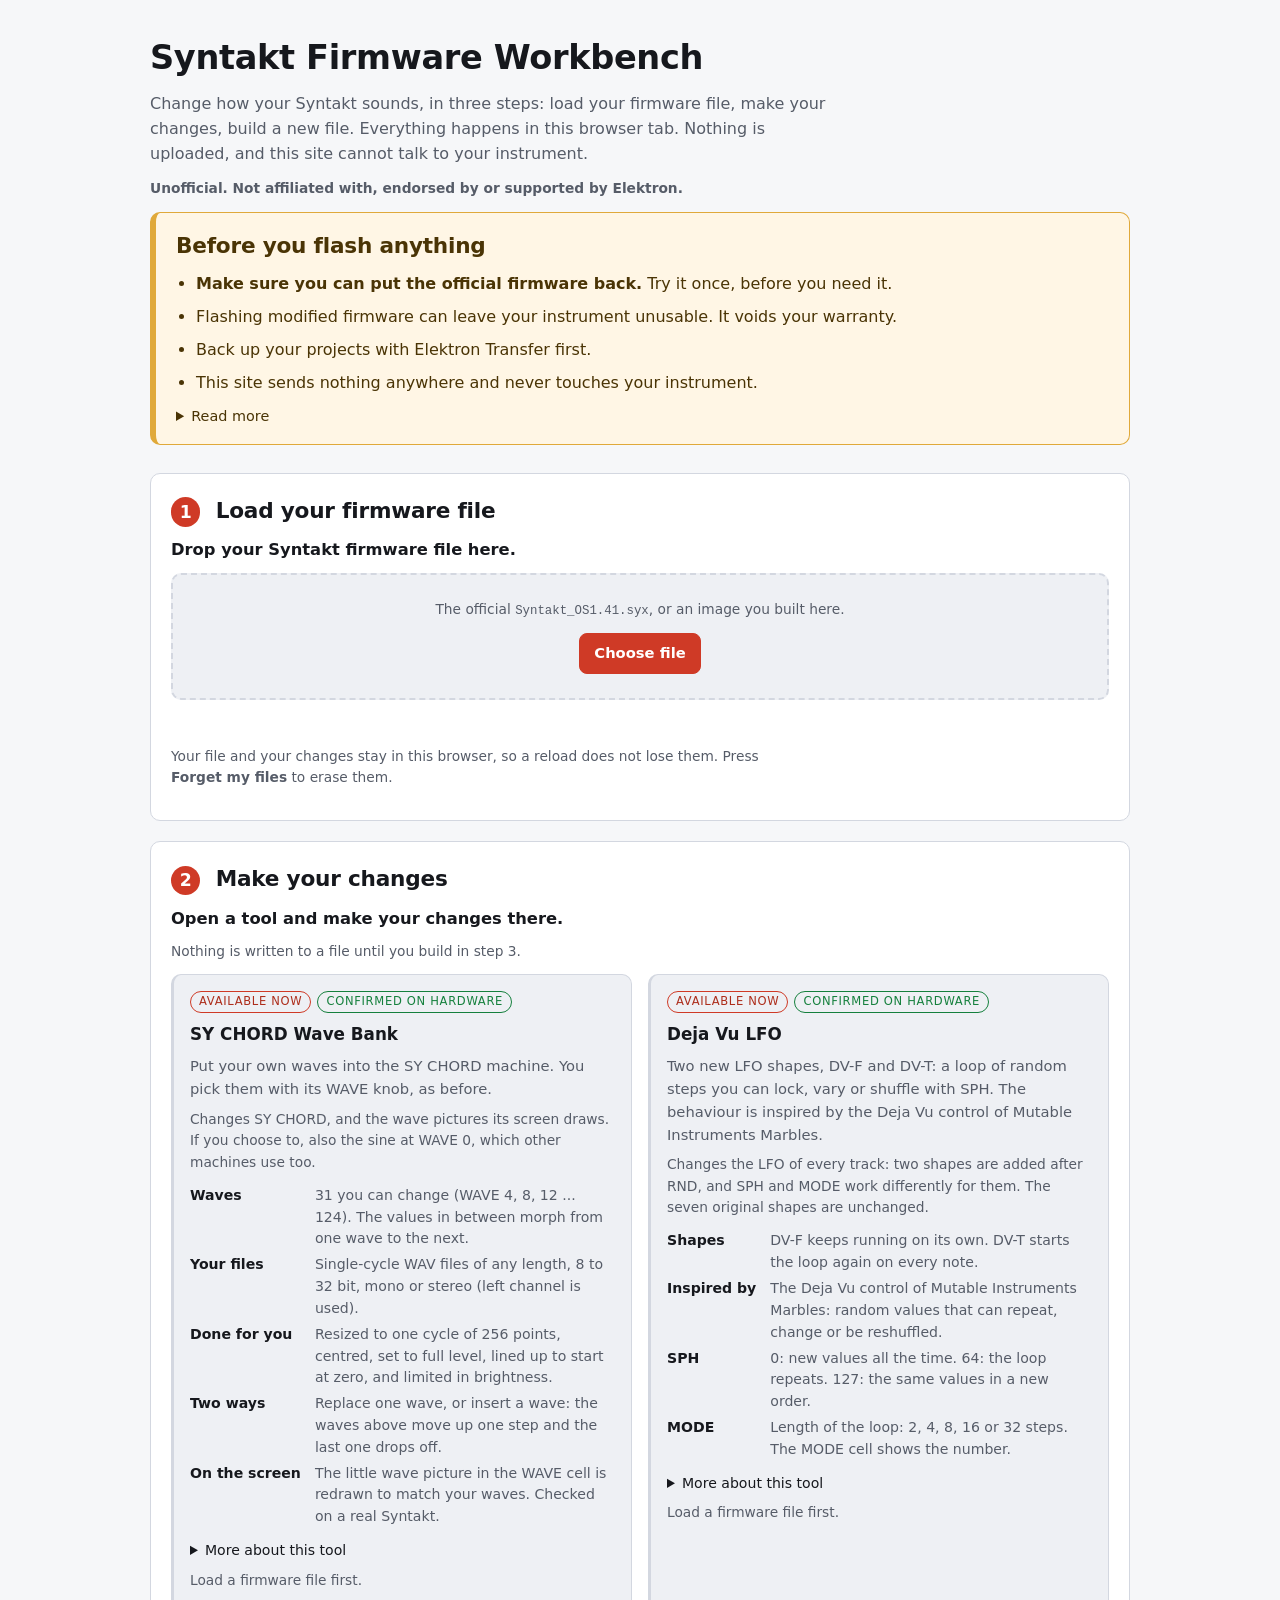
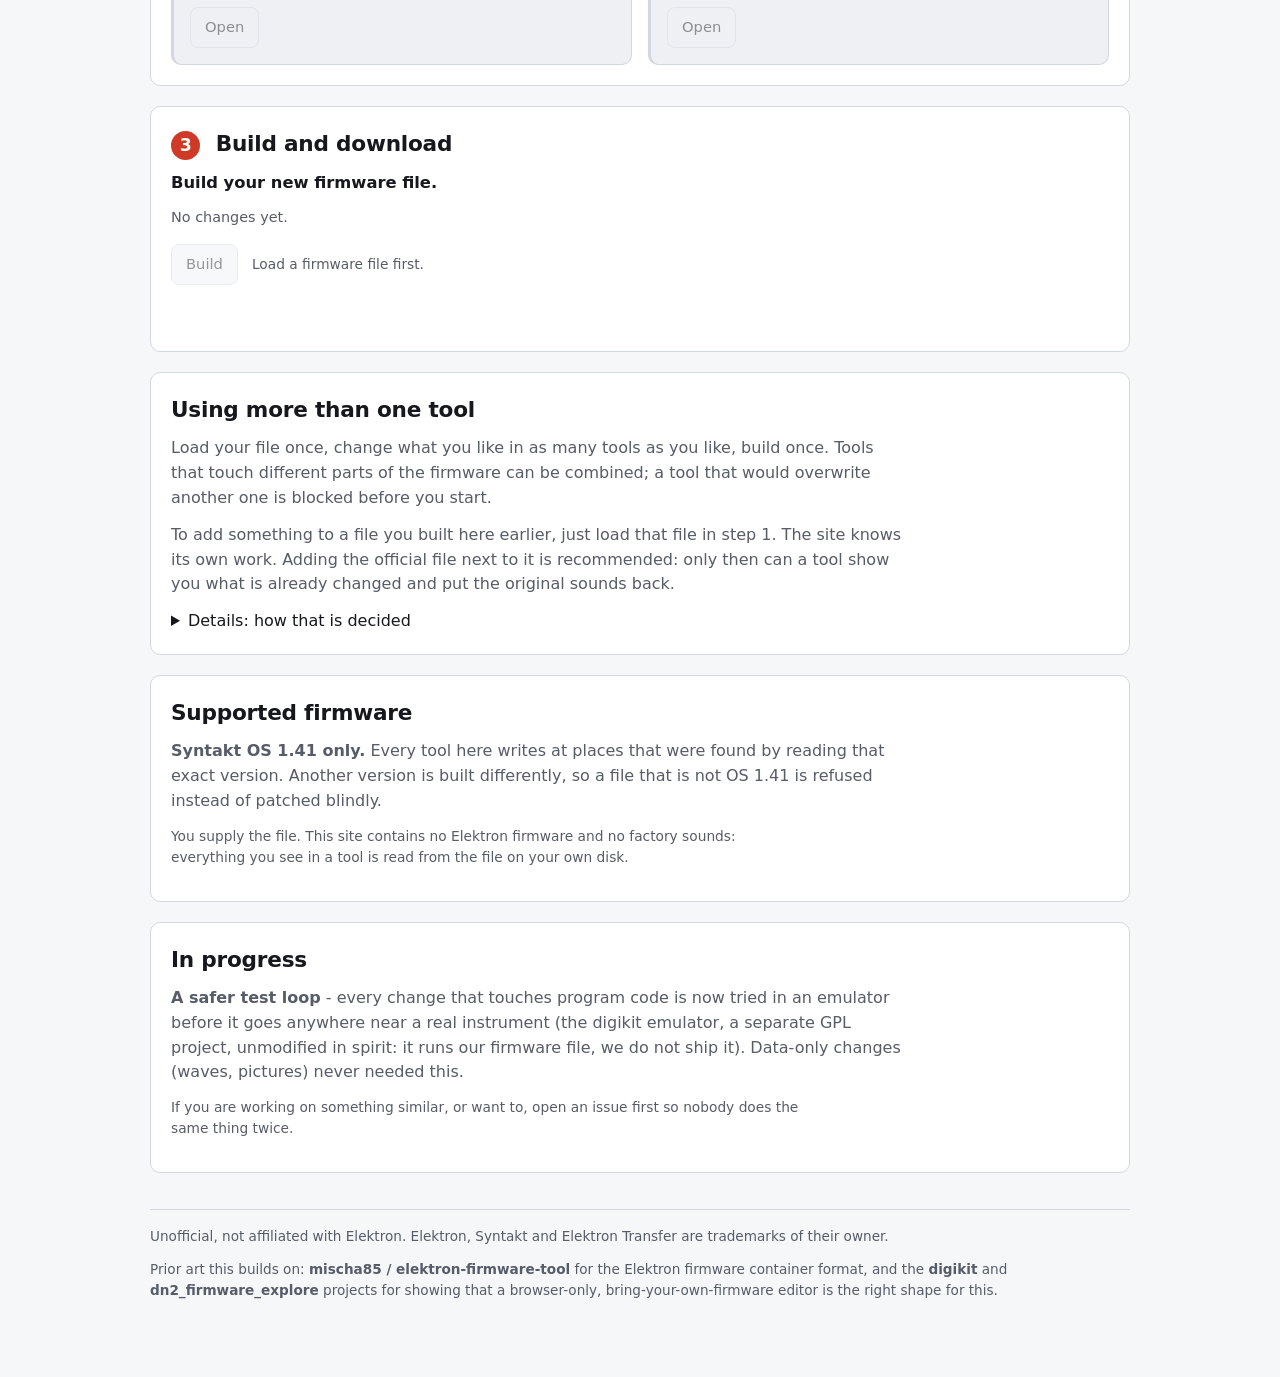
==== commit c68e8cb3: "Announce Deja Vu LFO; drop it from In progress README: a Deja Vu LFO entry under What is available (" ====
--- a/web/index.html
+++ b/web/index.html
@@ -208,13 +208,6 @@
   <section class="step" aria-labelledby="progress-head">
     <h2 id="progress-head">In progress</h2>
     <p class="hint">
-      <strong>LFO waves</strong> - an eighth LFO waveform, in the same spirit as the DN2 community
-      project. A first version runs on one unit (OS 1.41): the new shape shows up in the LFO WAVE
-      list and modulates as expected. Still to do before it becomes a tool here: an icon for the new
-      shape, genuinely new shapes rather than a copy of an existing one, and the workbench plug-in
-      itself.
-    </p>
-    <p class="hint">
       <strong>A safer test loop</strong> - every change that touches program code is now tried in an
       emulator before it goes anywhere near a real instrument (the digikit emulator, a separate GPL
       project, unmodified in spirit: it runs our firmware file, we do not ship it). Data-only changes
